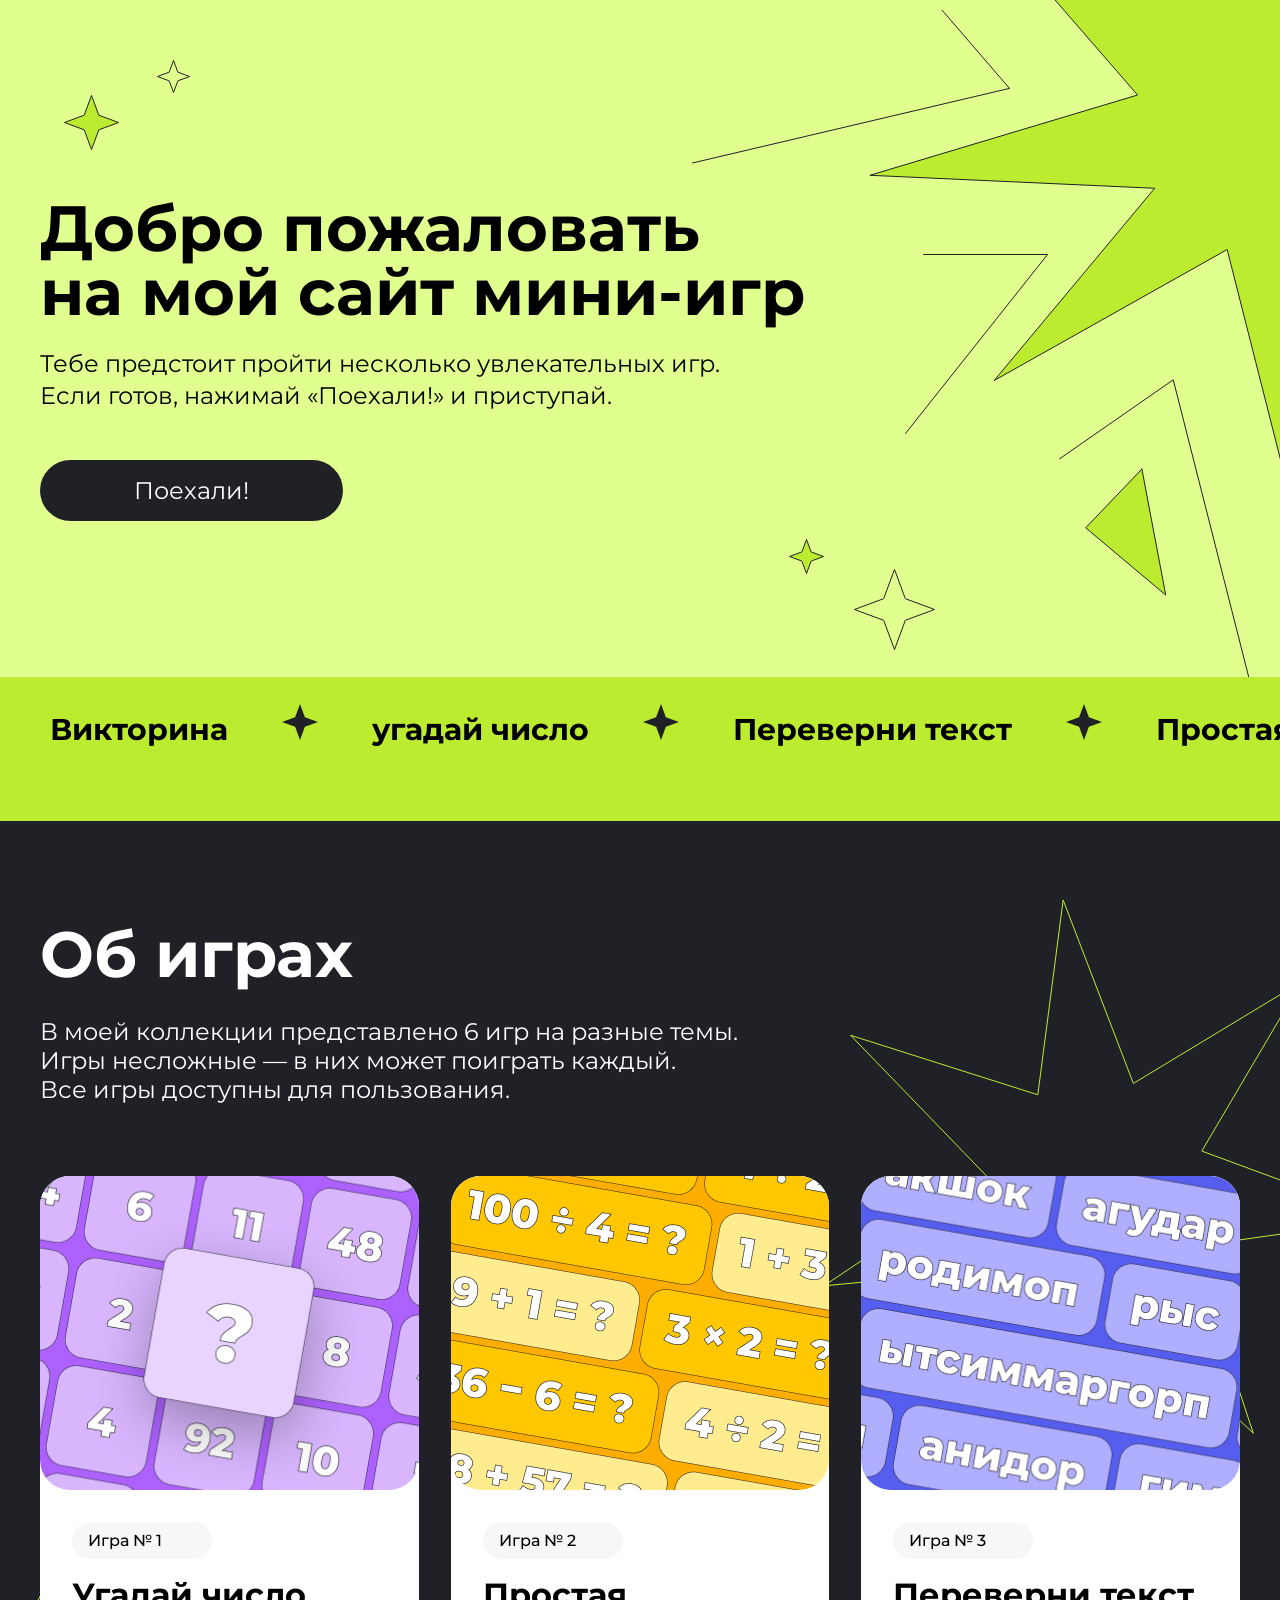
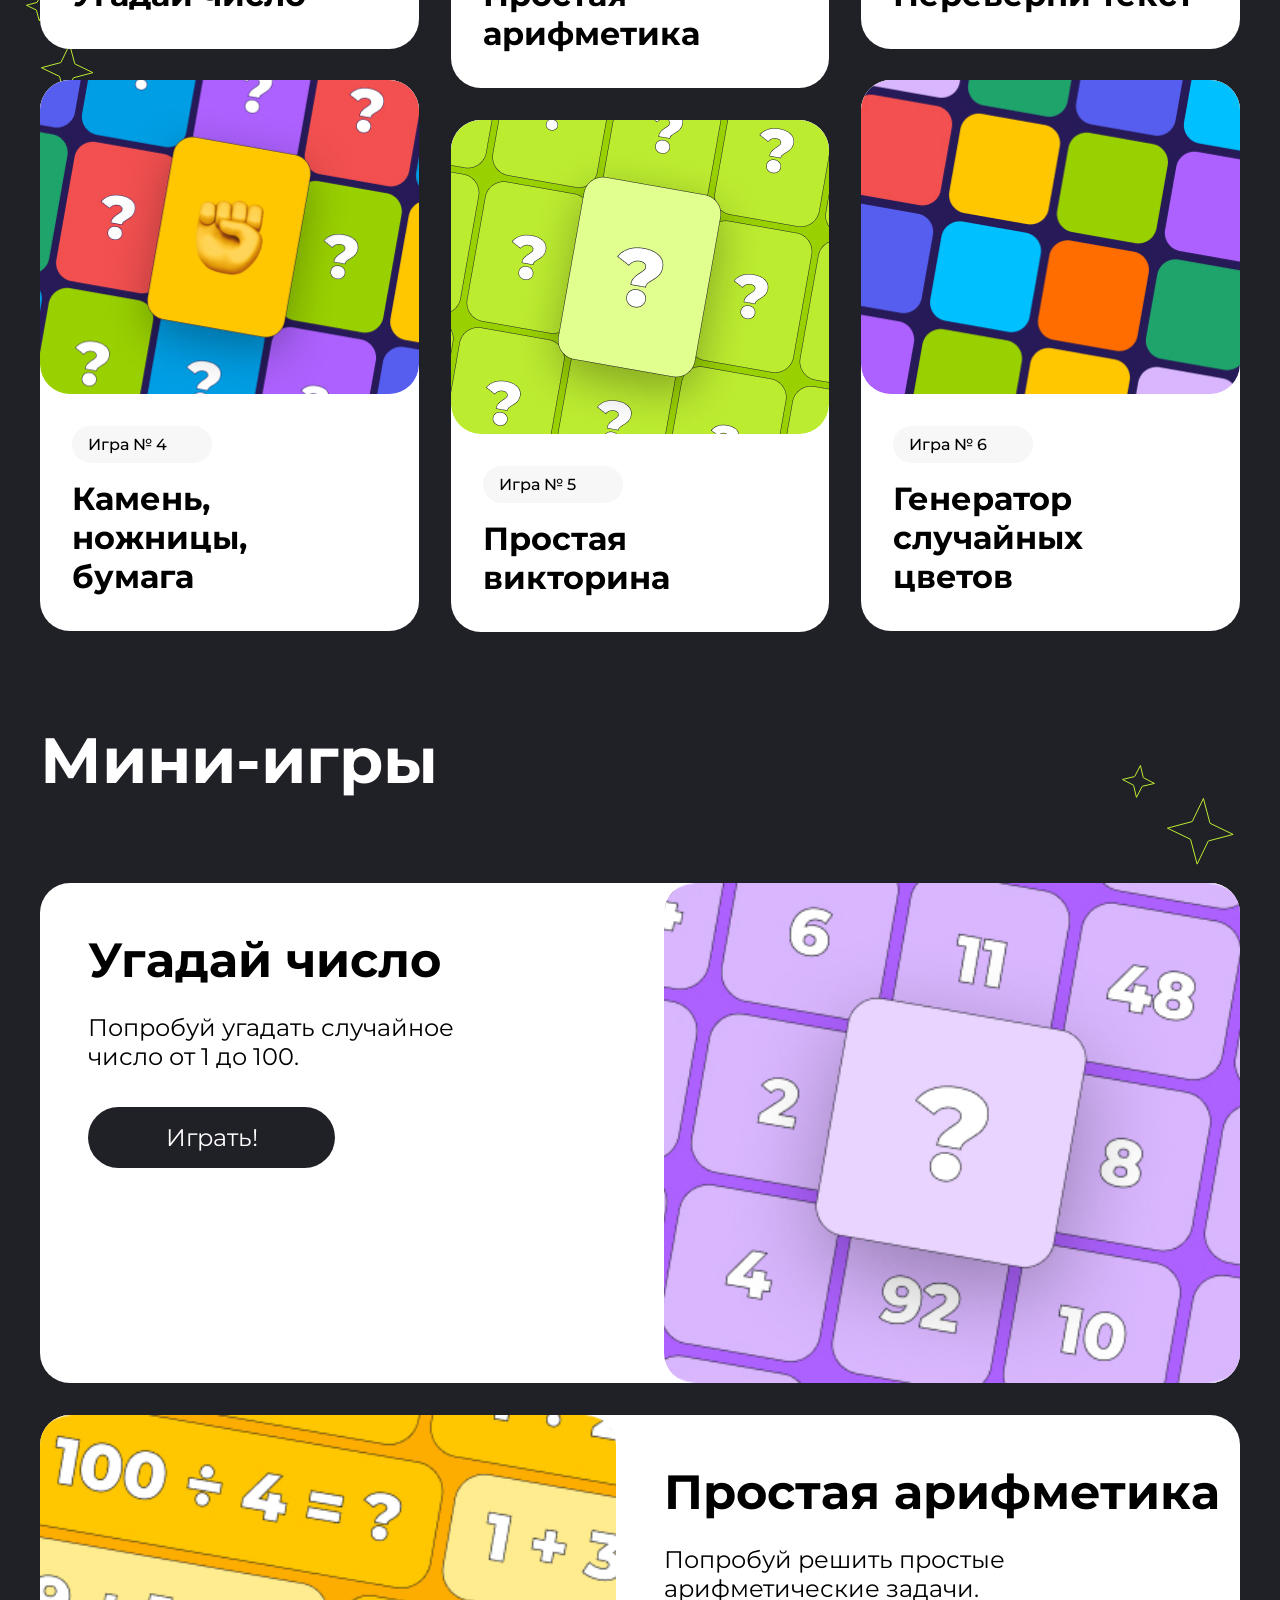
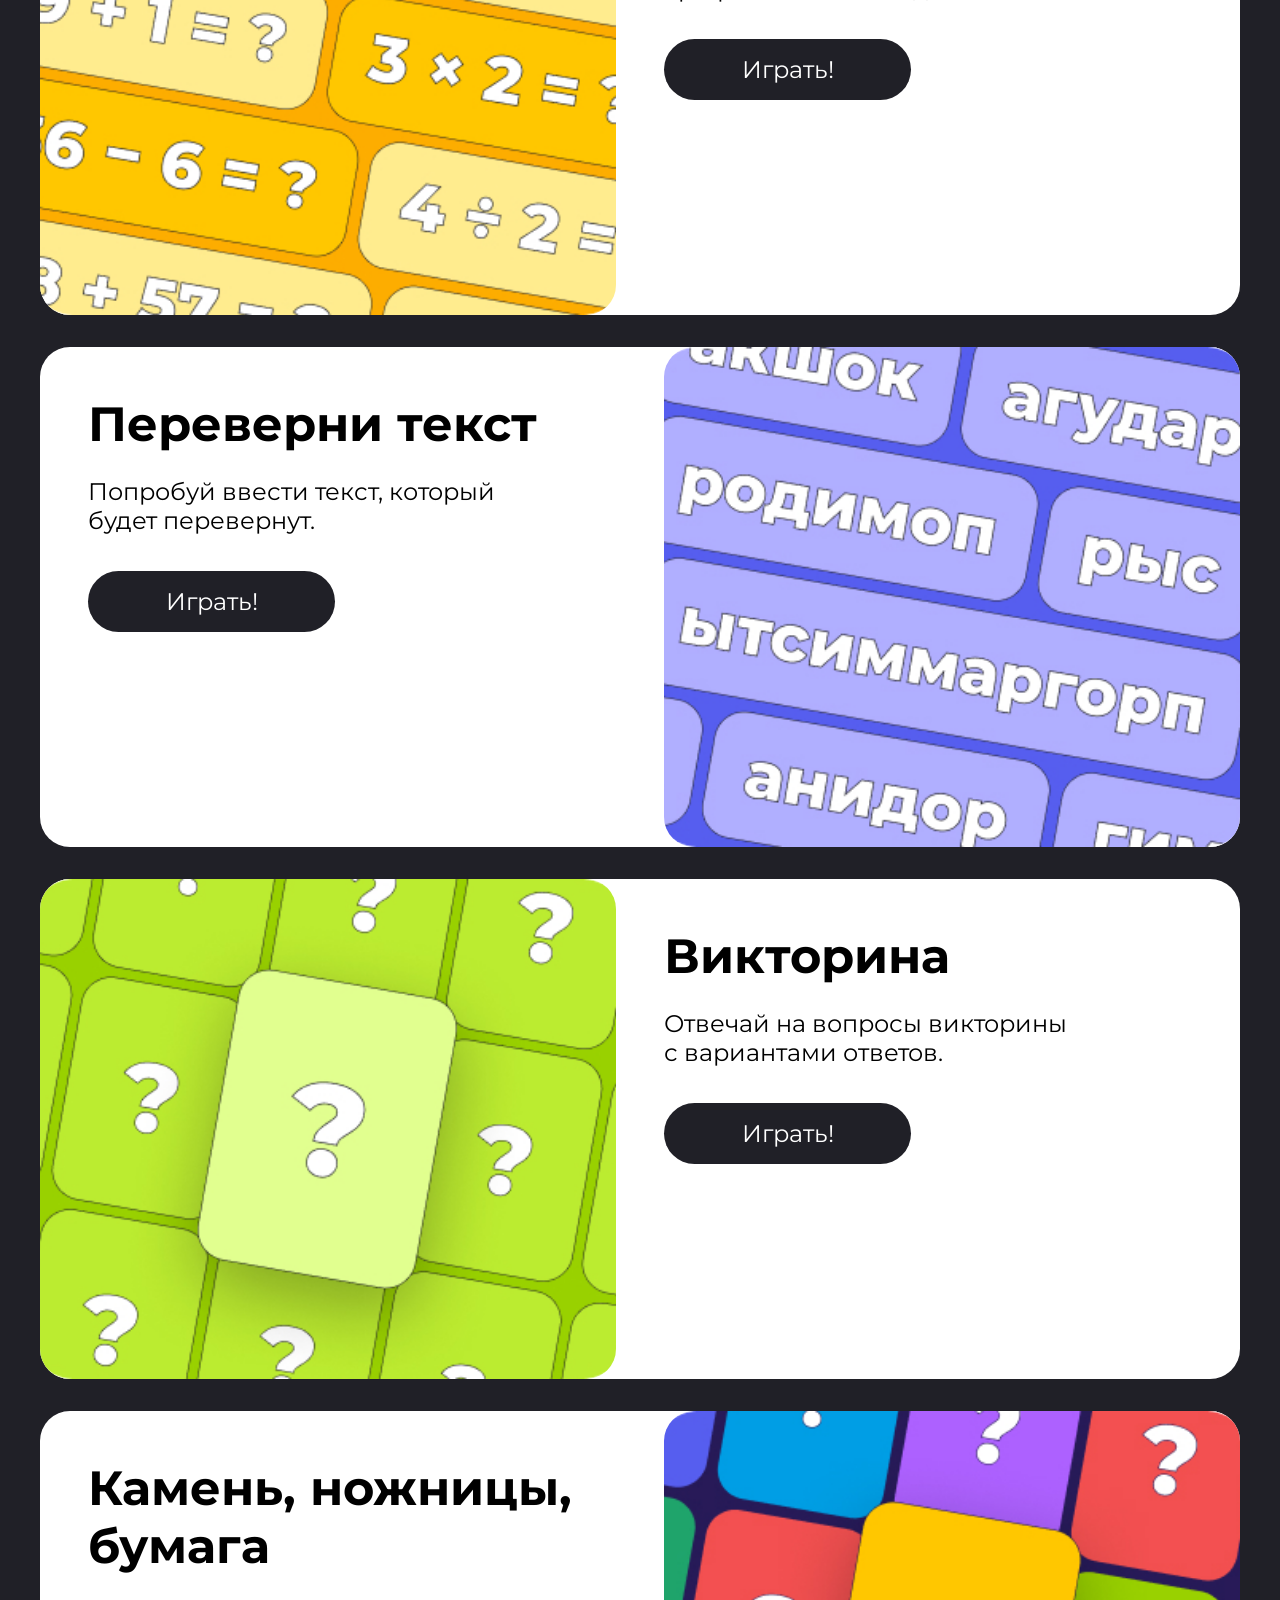
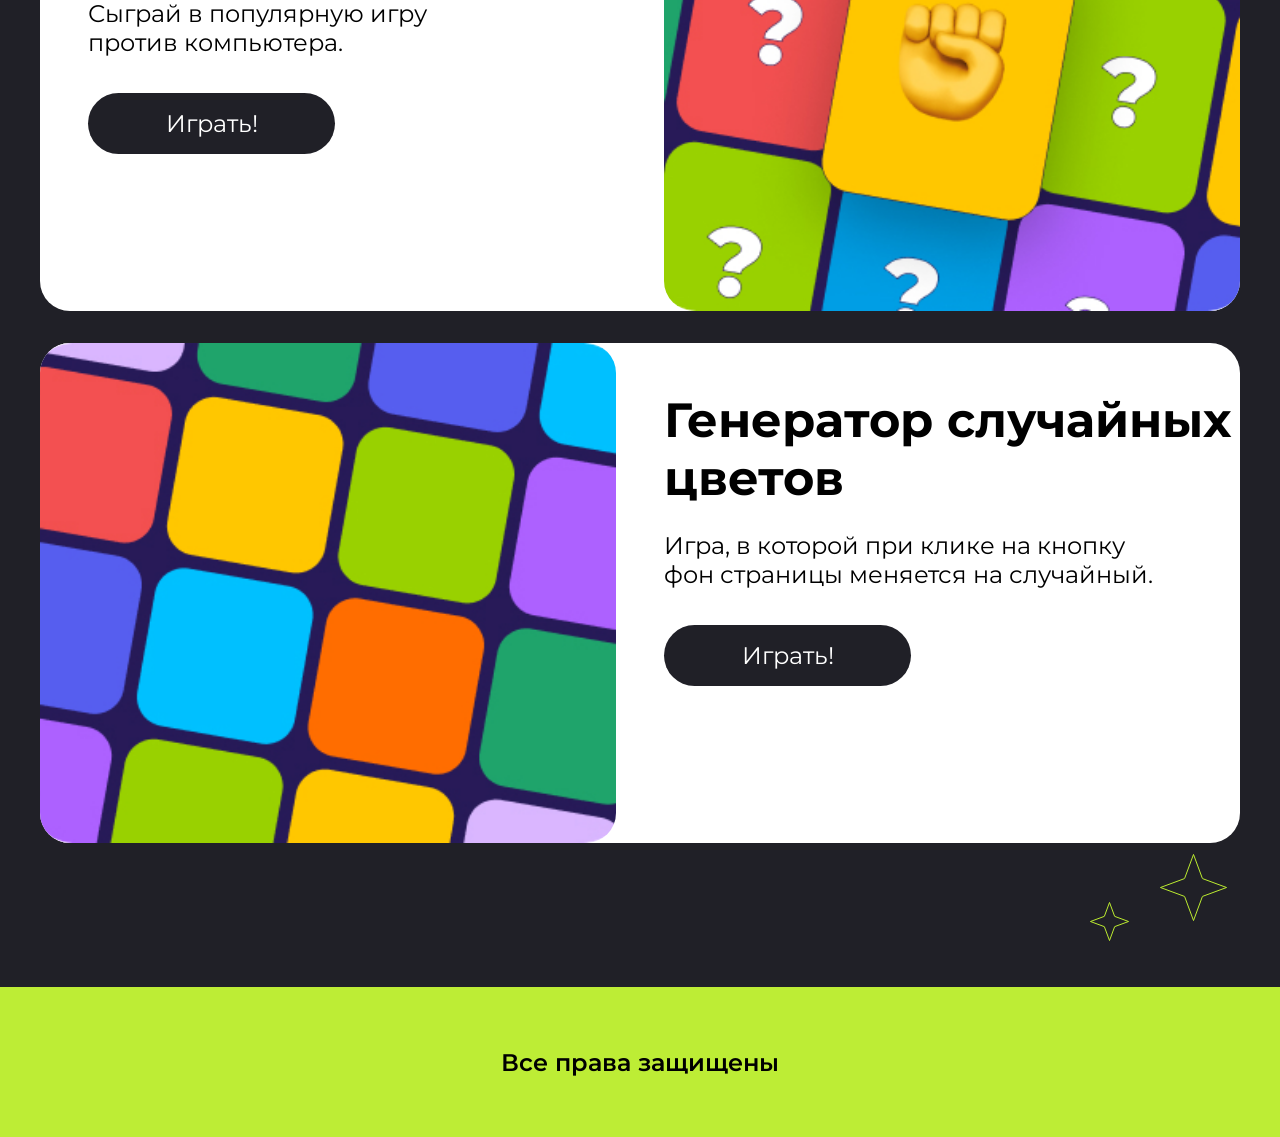
==== index.html @ a9cebc23 "Первый коммит новой ветки" ====
<!DOCTYPE html>
<html lang="en">
<head>
    <meta charset="UTF-8">
    <meta name="viewport" content="width=device-width, initial-scale=1.0">
   <title>Document</title>
  <link rel="preconnect" href="https://fonts.googleapis.com">
<link rel="preconnect" href="https://fonts.gstatic.com" crossorigin>
<link href="https://fonts.googleapis.com/css2?family=Montserrat:ital,wght@0,100..900;1,100..900&display=swap" rel="stylesheet">
   <link rel="stylesheet" href="style.css">
</head>
<body>
  <header class="header center">
    <svg class="header-vector-big" width="413" height="528" viewBox="0 0 413 528" fill="none" xmlns="http://www.w3.org/2000/svg">
<path d="M533.96 48.4061C543.388 51.031 805.793 161.965 805.793 161.965L527.388 191.848L703.271 417.66L455.314 263.412L430.049 524.856L360.161 249.531L127.215 380.493L287.683 188.266L2.90706 175.289L270.58 95.0267L71.6813 -134.041L351.313 -2.49639L415.308 -256.31L444.045 -1.9517L698.758 -177.398L533.96 48.4061Z" fill="#BCEC30" stroke="#202027" stroke-miterlimit="10" stroke-linecap="round"/>
</svg>
<svg class="header-vector-mini1" width="319" height="154" viewBox="0 0 319 154" fill="none" xmlns="http://www.w3.org/2000/svg">
<path d="M241.293 -10L317.5 78.3799L0.5 153" stroke="#202027" stroke-linecap="round"/>
</svg>
<svg class="header-vector-mini2" width="144" height="180" viewBox="0 0 144 180" fill="none" xmlns="http://www.w3.org/2000/svg">
<path d="M18.5824 0.5H142.5L0.5 179.5" stroke="#202027" stroke-linecap="round"/>
</svg>
<svg class="header-vector-mini3" width="216" height="420" viewBox="0 0 216 420" fill="none" xmlns="http://www.w3.org/2000/svg">
<path d="M0.5 79.8677L114.26 0.822235L220.382 418.822" stroke="#202027" stroke-linecap="round"/>
</svg>
<svg class="header-vector-big2" width="82" height="129" viewBox="0 0 82 129" fill="none" xmlns="http://www.w3.org/2000/svg">
<path d="M56.8884 1.04858L0.729492 59.8133L80.7295 127.049L56.8884 1.04858Z" fill="#BCEC30" stroke="#202027" stroke-linecap="round"/>
</svg>
<svg class="header-vector-ministar" width="83" height="83" viewBox="0 0 83 83" fill="none" xmlns="http://www.w3.org/2000/svg">
<path d="M52.2402 30.4648L52.3193 30.6807L52.5352 30.7598L81.5586 41.5L52.5352 52.2402L52.3193 52.3193L52.2402 52.5352L41.5 81.5586L30.7598 52.5352L30.6807 52.3193L30.4648 52.2402L1.44043 41.5L30.4648 30.7598L30.6807 30.6807L30.7598 30.4648L41.5 1.44043L52.2402 30.4648Z" stroke="#202027"/>
</svg>
<svg class="header-vector-colorstar" width="37" height="37" viewBox="0 0 37 37" fill="none" xmlns="http://www.w3.org/2000/svg">
<path d="M23.0273 13.6768L23.1074 13.8926L23.3232 13.9727L35.5586 18.5L23.3232 23.0273L23.1074 23.1074L23.0273 23.3232L18.5 35.5586L13.9727 23.3232L13.8926 23.1074L13.6768 23.0273L1.44043 18.5L13.6768 13.9727L13.8926 13.8926L13.9727 13.6768L18.5 1.44043L23.0273 13.6768Z" fill="#BCEC30" stroke="#202027"/>
</svg>
<svg class="header-vector-topcolor" width="57" height="57" viewBox="0 0 57 57" fill="none" xmlns="http://www.w3.org/2000/svg">
<path d="M35.7285 20.9756L35.8086 21.1914L36.0244 21.2715L55.5586 28.5L36.0244 35.7285L35.8086 35.8086L35.7285 36.0244L28.5 55.5586L21.2715 36.0244L21.1914 35.8086L20.9756 35.7285L1.44043 28.5L20.9756 21.2715L21.1914 21.1914L21.2715 20.9756L28.5 1.44043L35.7285 20.9756Z" fill="#BCEC30" stroke="#202027"/>
</svg>
<svg class="header-vector-topmini" width="35" height="35" viewBox="0 0 35 35" fill="none" xmlns="http://www.w3.org/2000/svg">
<path d="M21.7578 12.9473L21.8379 13.1621L22.0527 13.2422L33.5586 17.5L22.0527 21.7578L21.8379 21.8379L21.7578 22.0527L17.5 33.5586L13.2422 22.0527L13.1621 21.8379L12.9473 21.7578L1.44043 17.5L12.9473 13.2422L13.1621 13.1621L13.2422 12.9473L17.5 1.44043L21.7578 12.9473Z" stroke="#202027"/>
</svg>
<div class="header-tipe">
    <h1 class="header-tipe-top">Добро пожаловать<br>на мой сайт мини-игр</h1>
    <h2 class="header-tipe-mini">Тебе предстоит пройти несколько увлекательных игр.<br>Если готов,&nbsp;нажимай «Поехали!» и приступай.</h2>
    <a href="#game-link" class="header-button">Поехали!</a>
    </div>
    <div class="header-animation">
        <div class="header-animation-text">
            <div class-="header-animation_track">
<span class="track-span">Викторина</span> <svg width="36" height="36" viewBox="0 0 36 36" fill="none" xmlns="http://www.w3.org/2000/svg">
<path d="M18 0L22.8616 13.1384L36 18L22.8616 22.8616L18 36L13.1384 22.8616L0 18L13.1384 13.1384L18 0Z" fill="#202027"/>
</svg> <span class="track-span">угадай число</span> <svg width="36" height="36" viewBox="0 0 36 36" fill="none" xmlns="http://www.w3.org/2000/svg">
<path d="M18 0L22.8616 13.1384L36 18L22.8616 22.8616L18 36L13.1384 22.8616L0 18L13.1384 13.1384L18 0Z" fill="#202027"/>
</svg> <span class="track-span">Переверни текст</span> <svg width="36" height="36" viewBox="0 0 36 36" fill="none" xmlns="http://www.w3.org/2000/svg">
<path d="M18 0L22.8616 13.1384L36 18L22.8616 22.8616L18 36L13.1384 22.8616L0 18L13.1384 13.1384L18 0Z" fill="#202027"/>
</svg> <span class="track-span">Простая арифметика</span> <svg width="36" height="36" viewBox="0 0 36 36" fill="none" xmlns="http://www.w3.org/2000/svg">
<path d="M18 0L22.8616 13.1384L36 18L22.8616 22.8616L18 36L13.1384 22.8616L0 18L13.1384 13.1384L18 0Z" fill="#202027"/>
</svg> <span class="track-span">Камень, ножницы, бумага</span> <svg width="36" height="36" viewBox="0 0 36 36" fill="none" xmlns="http://www.w3.org/2000/svg">
<path d="M18 0L22.8616 13.1384L36 18L22.8616 22.8616L18 36L13.1384 22.8616L0 18L13.1384 13.1384L18 0Z" fill="#202027"/>
</svg> <span class="track-span">Генератор случайных цветов</span> <svg width="36" height="36" viewBox="0 0 36 36" fill="none" xmlns="http://www.w3.org/2000/svg">
<path d="M18 0L22.8616 13.1384L36 18L22.8616 22.8616L18 36L13.1384 22.8616L0 18L13.1384 13.1384L18 0Z" fill="#202027"/>
</svg>
</div>
 <div class-="header-animation_track" aria-hidden="true">
<span class="track-span">Викторина</span> <svg width="36" height="36" viewBox="0 0 36 36" fill="none" xmlns="http://www.w3.org/2000/svg">
<path d="M18 0L22.8616 13.1384L36 18L22.8616 22.8616L18 36L13.1384 22.8616L0 18L13.1384 13.1384L18 0Z" fill="#202027"/>
</svg> <span class="track-span">угадай число</span> <svg width="36" height="36" viewBox="0 0 36 36" fill="none" xmlns="http://www.w3.org/2000/svg">
<path d="M18 0L22.8616 13.1384L36 18L22.8616 22.8616L18 36L13.1384 22.8616L0 18L13.1384 13.1384L18 0Z" fill="#202027"/>
</svg> <span class="track-span">Переверни текст</span> <svg width="36" height="36" viewBox="0 0 36 36" fill="none" xmlns="http://www.w3.org/2000/svg">
<path d="M18 0L22.8616 13.1384L36 18L22.8616 22.8616L18 36L13.1384 22.8616L0 18L13.1384 13.1384L18 0Z" fill="#202027"/>
</svg> <span clas="track-span">Простая арифметика</span> <svg width="36" height="36" viewBox="0 0 36 36" fill="none" xmlns="http://www.w3.org/2000/svg">
<path d="M18 0L22.8616 13.1384L36 18L22.8616 22.8616L18 36L13.1384 22.8616L0 18L13.1384 13.1384L18 0Z" fill="#202027"/>
</svg> <span class="track-span">Камень, ножницы, бумага</span> <svg width="36" height="36" viewBox="0 0 36 36" fill="none" xmlns="http://www.w3.org/2000/svg">
<path d="M18 0L22.8616 13.1384L36 18L22.8616 22.8616L18 36L13.1384 22.8616L0 18L13.1384 13.1384L18 0Z" fill="#202027"/>
</svg> <span class="track-span">Генератор случайных цветов</span> <svg width="36" height="36" viewBox="0 0 36 36" fill="none" xmlns="http://www.w3.org/2000/svg">
<path d="M18 0L22.8616 13.1384L36 18L22.8616 22.8616L18 36L13.1384 22.8616L0 18L13.1384 13.1384L18 0Z" fill="#202027"/>
</svg>
</div>
        </div>
    </div>
</header>
<section class="game center" id="game-link">
    <h1 class="game-tipe">Об играх</h1>
    <h2 class="game-description">
        В моей коллекции представлено 6 игр на разные темы.<br>Игры несложные — в них может поиграть каждый.<br>
Все игры доступны для пользования.
    </h2>
    <svg class="game-vector-big" width="458" height="567" viewBox="0 0 458 567" fill="none" xmlns="http://www.w3.org/2000/svg">
<path d="M311.161 184.877L311.375 185.435L311.886 185.126L479.433 83.8167L380.124 252.557L379.822 253.073L380.382 253.28L564.052 321.108L370.208 348.674L369.616 348.758L369.804 349.326L431.289 535.215L288.879 400.849L288.444 400.439L288.117 400.94L181.119 564.91L197.378 369.793L197.429 369.197L196.833 369.254L1.92162 387.833L164.61 278.892L165.107 278.56L164.691 278.129L28.6394 137.326L215.247 196.597L215.817 196.778L215.894 196.186L241.151 2.02592L311.161 184.877Z" stroke="#BCEC30"/>
</svg>
<svg class="game-vector-mini1" width="55" height="55" viewBox="0 0 55 55" fill="none" xmlns="http://www.w3.org/2000/svg">
<path d="M34.7319 20.6643L34.7912 20.8867L34.9985 20.986L52.916 29.6302L33.6877 34.7322L33.4652 34.7914L33.365 34.9987L24.7208 52.9162L19.6188 33.6878L19.5605 33.4655L19.3533 33.3653L1.43475 24.7209L20.6641 19.619L20.8865 19.5608L20.9857 19.3534L29.63 1.43493L34.7319 20.6643Z" stroke="#BCEC30"/>
</svg>
<svg class="game-vector-mini2" width="32" height="32" viewBox="0 0 32 32" fill="none" xmlns="http://www.w3.org/2000/svg">
<path d="M19.7299 11.9161L19.7892 12.1375L19.9965 12.2377L29.7633 16.9489L19.282 19.7301L19.0596 19.7894L18.9593 19.9966L14.2472 29.7633L11.467 19.2821L11.4077 19.0597L11.2015 18.9596L1.43379 14.2474L11.9159 11.4672L12.1374 11.4079L12.2375 11.2016L16.9487 1.43382L19.7299 11.9161Z" stroke="#BCEC30"/>
</svg>

    <div class="game-more">
 <a href="#game-one_link" class="game-more__one">
<div class="game-more__one-image"></div>
<h3 class="game-more__one-text">Игра № 1</h3>
<h4 class="game-more__one-name">Угадай число</h4>
</a>
<a href="#game-two_link" class="game-more__two">
    <div class="game-more__two-image"></div>
<h3 class="game-more__two-text">Игра № 2</h3>
<h4 class="game-more__two-name">Простая арифметика</h4>
</a>
<a href="#game-three_link" class="game-more__three">
    <div class="game-more__three-image"></div>
<h3 class="game-more__three-text">Игра № 3</h3>
<h4 class="game-more__three-name">Переверни текст</h4>
</a>
<a href="#game-four_link" class="game-more__four">
    <div class="game-more__four-image"></div>
<h3 class="game-more__four-text">Игра № 4</h3>
<h4 class="game-more__four-name">Камень,<br>ножницы,<br>бумага</h4>
</a>
<a href="#game-five_link" class="game-more__five">
    <div class="game-more__five-image"></div>
<h3 class="game-more__five-text">Игра № 5</h3>
<h4 class="game-more__five-name">Простая<br>викторина</h4>
</a>
<a href="#game-six_link" class="game-more__six">
    <div class="game-more__six-image"></div>
<h3 class="game-more__six-text">Игра № 6</h3>
<h4 class="game-more__six-name">Генератор случайных<br>цветов</h4>
</a>
    </div>
</section>
<section class="mini-game center">
<svg class="mini-game-vector1" width="69" height="69" viewBox="0 0 69 69" fill="none" xmlns="http://www.w3.org/2000/svg">
<path d="M43.9327 26.0287L43.991 26.251L44.1982 26.3512L67.1165 37.4068L42.5217 43.9326L42.2993 43.9909L42.2001 44.1982L31.1435 67.1164L24.6187 42.5216L24.5595 42.2992L24.3522 42.2L1.434 31.1434L26.0287 24.6186L26.2512 24.5593L26.3514 24.3521L37.407 1.43385L43.9327 26.0287Z" stroke="#BCEC30"/>
</svg>
<svg class="mini-game-vector2" width="35" height="35" viewBox="0 0 35 35" fill="none" xmlns="http://www.w3.org/2000/svg">
<path d="M22.2469 13.4283L22.2998 13.6524L22.5041 13.7585L33.446 19.4276L21.4491 22.2469L21.2251 22.2997L21.119 22.504L15.4488 33.4458L12.6306 21.449L12.5777 21.225L12.3734 21.1189L1.43062 15.4486L13.4284 12.6305L13.6524 12.5776L13.7585 12.3734L19.4278 1.43043L22.2469 13.4283Z" stroke="#BCEC30"/>
</svg>
<svg class="mini-game-vector3" width="69" height="69" viewBox="0 0 69 69" fill="none" xmlns="http://www.w3.org/2000/svg">
<path d="M43.3496 25.3555L43.4287 25.5713L43.6445 25.6504L67.5586 34.5L43.6445 43.3496L43.4287 43.4287L43.3496 43.6445L34.5 67.5586L25.6504 43.6445L25.5713 43.4287L25.3555 43.3496L1.44043 34.5L25.3555 25.6504L25.5713 25.5713L25.6504 25.3555L34.5 1.44043L43.3496 25.3555Z" stroke="#BCEC30"/>
</svg>
<svg class="mini-game-vector4" width="41" height="41" viewBox="0 0 41 41" fill="none" xmlns="http://www.w3.org/2000/svg">
<path d="M25.5684 15.1367L25.6475 15.3525L25.8633 15.4316L39.5586 20.5L25.8633 25.5684L25.6475 25.6475L25.5684 25.8633L20.5 39.5586L15.4316 25.8633L15.3525 25.6475L15.1367 25.5684L1.44043 20.5L15.1367 15.4316L15.3525 15.3525L15.4316 15.1367L20.5 1.44043L25.5684 15.1367Z" stroke="#BCEC30"/>
</svg>

    <h1 class="mini-game-top">Мини-игры</h1>
    
    <div class="mini-game-one" id="game-one_link">
        <div class="mini-game-one-text">
            <h1 class="mini-game__name">Угадай число</h1>
            <h2 class="mini-game__description">Попробуй угадать случайное<br>число от 1 до 100.</h2>
            <button class="mini-game__button">Играть!</button>
        </div>
        <div class="mini-game-one-picture"></div>
    </div>
    <div class="mini-game-two" id="game-two_link">
        <div class="mini-game-two-text">
               <h1 class="mini-game__name">Простая арифметика</h1>
            <h2 class="mini-game__description">Попробуй решить простые арифметические задачи.</h2>
            <button class="mini-game__button">Играть!</button>
        </div>
        <div class="mini-game-two-picture"></div>
    </div>
    <div class="mini-game-three" id="game-three_link">
        <div class="mini-game-three-text">
               <h1 class="mini-game__name">Переверни текст</h1>
            <h2 class="mini-game__description">Попробуй ввести текст, который<br>будет перевернут.</h2>
            <button class="mini-game__button">Играть!</button>
        </div>
        <div class="mini-game-three-picture"></div>
    </div>
    <div class="mini-game-four" id="game-five_link">
        <div class="mini-game-four-text">
               <h1 class="mini-game__name">Викторина</h1>
            <h2 class="mini-game__description">Отвечай на вопросы викторины<br>с вариантами ответов.</h2>
            <button class="mini-game__button">Играть!</button>
        </div>
        <div class="mini-game-four-picture"></div>
    </div>
    <div class="mini-game-five "id="game-four_link">
        <div class="mini-game-five-text">
               <h1 class="mini-game__name">Камень, ножницы, бумага</h1>
               <h2 class="mini-game__description">Сыграй в популярную игру<br>против компьютера.</h2>
            <button class="mini-game__button">Играть!</button>
        </div>
        <div class="mini-game-five-picture"></div>
    </div>
    <div class="mini-game-six" id="game-six_link">
        <div class="mini-game-six-text">
               <h1 class="mini-game__name">Генератор случайных цветов</h1>
            <h2 class="mini-game__description">Игра, в которой при клике на кнопку фон страницы меняется на случайный.</h2>
            <button class="mini-game__button">Играть!</button>
        </div>
        <div class="mini-game-six-picture"></div>
    </div>
</section>
<footer class="game-footer">
    <h1 class="game-footer-tipe">Все права защищены</h1>
</footer>

</body>
</html>
---- style.css ----
@charset "UTF-8";
* {
  margin: 0;
  padding: 0;
}

.center {
  padding-left: calc(50% - 600px);
  padding-right: calc(50% - 600px);
}

.header {
  background-color: #E1FF8F;
}

body {
  font-family: "Montserrat", sans-serif;
}

html {
  scroll-behavior: smooth;
}

a {
  text-decoration: none;
  color: black;
}

.header-tipe {
  width: 769px;
  padding-top: 196px;
  display: flex;
  flex-direction: column;
  gap: 24px;
}

/*фоновые векторы*/
.header-vector-big {
  position: absolute;
  top: 0;
  right: 0;
  z-index: 1;
}

.header-vector-mini1 {
  position: absolute;
  top: 10px;
  right: 269px;
}

.header-vector-mini2 {
  position: absolute;
  top: 254px;
  right: 231px;
}

.header-vector-mini3 {
  position: absolute;
  top: 379px;
  right: 5px;
}

.header-vector-big2 {
  position: absolute;
  top: 468px;
  right: 113px;
}

.header-vector-ministar {
  position: absolute;
  top: 568px;
  right: 344px;
}

.header-vector-colorstar {
  position: absolute;
  top: 538px;
  right: 455px;
}

.header-vector-topcolor {
  position: absolute;
  top: 94px;
  left: 63px;
}

.header-vector-topmini {
  position: absolute;
  top: 59px;
  left: 156px;
}

.header-tipe-top {
  font-weight: 700;
  font-size: 64px;
  line-height: 100%;
}

.header-tipe-mini {
  width: 720px;
  font-weight: 400;
  font-size: 24px;
  line-height: 32px;
}

.header-button {
  margin-top: 24px;
  width: 247px;
  display: flex;
  flex-direction: column;
  align-items: center;
  border-radius: 60px;
  border: none;
  padding: 16px 28px 16px 28px;
  font-size: 24px;
  background-color: #202027;
  color: white;
  cursor: pointer;
  transition: all 0.3s ease;
}
.header-button:hover {
  color: black;
  background-color: white;
  border: 2px solid black;
}

.header-animation {
  height: 90px;
  width: 100vw;
  margin-left: calc(50% - 50vw);
  background-color: #BCEC30;
  margin-top: 156px;
  overflow: hidden;
  padding: 27px 0;
  z-index: 2;
  position: relative;
}

.header-animation-text {
  display: flex;
  width: -moz-max-content;
  width: max-content;
  animation: ticker-scroll 30s linear infinite;
}

.track-span {
  font-size: 30px;
  font-weight: 700;
  padding-right: 50px;
  padding-left: 50px;
}

.header-animation_track {
  display: flex;
  justify-content: center;
  align-items: center;
}

@keyframes ticker-scroll {
  from {
    transform: translateX(0);
  }
  to {
    transform: translatex(-50%);
  }
}
.game {
  background-color: #202027;
  position: relative;
}

/*фоновые векторы*/
.game-vector-big {
  position: absolute;
  top: 77px;
  right: 0;
  z-index: 1;
}

.game-vector-mini1 {
  position: absolute;
  left: 40px;
  top: 822px;
}

.game-vector-mini2 {
  position: absolute;
  left: 25px;
  top: 770px;
}

.game-tipe {
  color: white;
  font-size: 64px;
  font-weight: 700;
  padding-top: 94px;
}

.game-description {
  color: white;
  font-size: 24px;
  font-weight: 400;
  width: 720px;
  margin-top: 24px;
}

.game-more {
  display: grid;
  grid-template-columns: repeat(12, 1fr);
  gap: 32px;
  margin-top: 72px;
  position: relative;
  z-index: 2;
}

.game-more__one {
  grid-column: span 4;
  box-sizing: border-box;
  height: 473px;
  background-color: white;
  border-radius: 30px;
  transition: transform 0.3s ease;
  cursor: pointer;
}
.game-more__one:hover {
  transform: scale(1.08);
  z-index: 2;
}
.game-more__one-image {
  box-sizing: border-box;
  border-radius: 30px;
  height: 314px;
  background-image: url("img/game-one.jpg");
  background-size: cover;
  background-position: center;
  background-repeat: no-repeat;
}
.game-more__one-text {
  display: inline block;
  width: 108px;
  background-color: #F7F7F7;
  border-radius: 52.58px;
  padding: 9px 16px;
  font-size: 16px;
  font-weight: 500;
  margin-left: 32px;
  margin-top: 32px;
}
.game-more__one-name {
  font-size: 32px;
  font-weight: 700;
  padding-left: 32px;
  padding-top: 16px;
}

.game-more__two {
  grid-column: span 4;
  box-sizing: border-box;
  height: 512px;
  background-color: white;
  border-radius: 30px;
  transition: transform 0.3s ease;
  cursor: pointer;
}
.game-more__two:hover {
  transform: scale(1.08);
  z-index: 2;
}
.game-more__two-image {
  box-sizing: border-box;
  border-radius: 30px;
  height: 314px;
  background-image: url("img/game-two.jpg");
  background-size: cover;
  background-position: center;
  background-repeat: no-repeat;
}
.game-more__two-text {
  display: inline block;
  width: 108px;
  background-color: #F7F7F7;
  border-radius: 52.58px;
  padding: 9px 16px;
  font-size: 16px;
  font-weight: 500;
  margin-left: 32px;
  margin-top: 32px;
}
.game-more__two-name {
  font-size: 32px;
  font-weight: 700;
  padding-left: 32px;
  padding-top: 16px;
}

.game-more__three {
  grid-column: span 4;
  box-sizing: border-box;
  height: 473px;
  background-color: white;
  border-radius: 30px;
  transition: transform 0.3s ease;
  cursor: pointer;
}
.game-more__three:hover {
  transform: scale(1.08);
  z-index: 2;
}
.game-more__three-image {
  box-sizing: border-box;
  border-radius: 30px;
  height: 314px;
  background-image: url("img/game-three.jpg");
  background-size: cover;
  background-position: center;
  background-repeat: no-repeat;
}
.game-more__three-text {
  display: inline block;
  width: 108px;
  background-color: #F7F7F7;
  border-radius: 52.58px;
  padding: 9px 16px;
  font-size: 16px;
  font-weight: 500;
  margin-left: 32px;
  margin-top: 32px;
}
.game-more__three-name {
  font-size: 32px;
  font-weight: 700;
  padding-left: 32px;
  padding-top: 16px;
}

.game-more__four {
  grid-column: span 4;
  box-sizing: border-box;
  height: 551px;
  background-color: white;
  border-radius: 30px;
  position: relative;
  top: -40px;
  transition: transform 0.3s ease;
  cursor: pointer;
}
.game-more__four:hover {
  transform: scale(1.08);
  z-index: 2;
}
.game-more__four-image {
  box-sizing: border-box;
  border-radius: 30px;
  height: 314px;
  background-image: url("img/game-four.jpg");
  background-size: cover;
  background-position: center;
  background-repeat: no-repeat;
}
.game-more__four-text {
  display: inline block;
  width: 108px;
  background-color: #F7F7F7;
  border-radius: 52.58px;
  padding: 9px 16px;
  font-size: 16px;
  font-weight: 500;
  margin-left: 32px;
  margin-top: 32px;
}
.game-more__four-name {
  font-size: 32px;
  font-weight: 700;
  padding-left: 32px;
  padding-top: 16px;
}

.game-more__five {
  grid-column: span 4;
  box-sizing: border-box;
  height: 512px;
  background-color: white;
  border-radius: 30px;
  transition: transform 0.3s ease;
  cursor: pointer;
}
.game-more__five:hover {
  transform: scale(1.08);
  z-index: 2;
}
.game-more__five-image {
  box-sizing: border-box;
  border-radius: 30px;
  height: 314px;
  background-image: url("img/game-five.jpg");
  background-size: cover;
  background-position: center;
  background-repeat: no-repeat;
}
.game-more__five-text {
  display: inline block;
  width: 108px;
  background-color: #F7F7F7;
  border-radius: 52.58px;
  padding: 9px 16px;
  font-size: 16px;
  font-weight: 500;
  margin-left: 32px;
  margin-top: 32px;
}
.game-more__five-name {
  font-size: 32px;
  font-weight: 700;
  padding-left: 32px;
  padding-top: 16px;
}

.game-more__six {
  grid-column: span 4;
  box-sizing: border-box;
  height: 551px;
  background-color: white;
  border-radius: 30px;
  position: relative;
  top: -40px;
  transition: transform 0.3s ease;
  cursor: pointer;
}
.game-more__six:hover {
  transform: scale(1.08);
  z-index: 2;
}
.game-more__six-image {
  box-sizing: border-box;
  border-radius: 30px;
  height: 314px;
  background-image: url("img/game-six.jpg");
  background-size: cover;
  background-position: center;
  background-repeat: no-repeat;
}
.game-more__six-text {
  display: inline block;
  width: 108px;
  background-color: #F7F7F7;
  border-radius: 52.58px;
  padding: 9px 16px;
  font-size: 16px;
  font-weight: 500;
  margin-left: 32px;
  margin-top: 32px;
}
.game-more__six-name {
  font-size: 32px;
  font-weight: 700;
  padding-left: 32px;
  padding-top: 16px;
}

.game-footer {
  height: 150px;
  background-color: #BDED35;
  display: flex;
  justify-content: center;
  align-items: center;
}

.game-footer-tipe {
  font-size: 24px;
  font-weight: 600;
}

.mini-game {
  display: flex;
  flex-direction: column;
  gap: 32px;
  background-color: #202027;
  position: relative;
}

/*фоновые векторы*/
.mini-game-vector1 {
  position: absolute;
  top: 126px;
  right: 45px;
}

.mini-game-vector2 {
  position: absolute;
  top: 93px;
  right: 124px;
}

.mini-game-vector3 {
  position: absolute;
  right: 52px;
  bottom: 65px;
}

.mini-game-vector4 {
  position: absolute;
  right: 150px;
  bottom: 45px;
}

.mini-game-top {
  font-weight: 700;
  font-size: 64px;
  color: white;
  margin-top: 50px;
}

.mini-game-one {
  display: flex;
  justify-content: space-between;
  height: 500px;
  background-color: white;
  box-sizing: border-box;
  border-radius: 30px;
  cursor: pointer;
  margin-top: 52px;
}
.mini-game-one-picture {
  box-sizing: border-box;
  border-radius: 30px;
  width: 600px;
  background-image: url("img/game-one.jpg");
  background-size: cover;
  background-position: center;
  background-repeat: no-repeat;
}
.mini-game-one-text {
  width: 600px;
  padding-left: 48px;
}

.mini-game-two {
  display: flex;
  justify-content: space-between;
  height: 500px;
  background-color: white;
  box-sizing: border-box;
  border-radius: 30px;
  cursor: pointer;
}
.mini-game-two-picture {
  box-sizing: border-box;
  border-radius: 30px;
  width: 600px;
  background-image: url("img/game-two.jpg");
  background-size: cover;
  background-position: center;
  background-repeat: no-repeat;
  order: -1;
}
.mini-game-two-text {
  width: 600px;
  padding-left: 48px;
}

.mini-game-three {
  display: flex;
  justify-content: space-between;
  height: 500px;
  background-color: white;
  box-sizing: border-box;
  border-radius: 30px;
  cursor: pointer;
}
.mini-game-three-picture {
  box-sizing: border-box;
  border-radius: 30px;
  width: 600px;
  background-image: url("img/game-three.jpg");
  background-size: cover;
  background-position: center;
  background-repeat: no-repeat;
}
.mini-game-three-text {
  width: 600px;
  padding-left: 48px;
}

.mini-game-four {
  display: flex;
  justify-content: space-between;
  height: 500px;
  background-color: white;
  box-sizing: border-box;
  border-radius: 30px;
  cursor: pointer;
}
.mini-game-four-picture {
  box-sizing: border-box;
  border-radius: 30px;
  width: 600px;
  background-image: url("img/game-five.jpg");
  background-size: cover;
  background-position: center;
  background-repeat: no-repeat;
  order: -1;
}
.mini-game-four-text {
  width: 600px;
  padding-left: 48px;
}

.mini-game-five {
  display: flex;
  justify-content: space-between;
  height: 500px;
  background-color: white;
  box-sizing: border-box;
  border-radius: 30px;
  cursor: pointer;
}
.mini-game-five-picture {
  box-sizing: border-box;
  border-radius: 30px;
  width: 600px;
  background-image: url("img/game-four.jpg");
  background-size: cover;
  background-position: center;
  background-repeat: no-repeat;
}
.mini-game-five-text {
  width: 600px;
  padding-left: 48px;
}

.mini-game-six {
  display: flex;
  justify-content: space-between;
  height: 500px;
  background-color: white;
  box-sizing: border-box;
  border-radius: 30px;
  cursor: pointer;
  margin-bottom: 144px;
}
.mini-game-six-picture {
  box-sizing: border-box;
  border-radius: 30px;
  width: 600px;
  background-image: url("img/game-six.jpg");
  background-size: cover;
  background-position: center;
  background-repeat: no-repeat;
  order: -1;
}
.mini-game-six-text {
  width: 600px;
  padding-left: 48px;
}

.mini-game__name {
  font-size: 48px;
  font-weight: 700;
  padding-top: 48px;
}

.mini-game__description {
  font-size: 24px;
  font-weight: 400;
  padding-top: 24px;
  width: 497px;
}

.mini-game__button {
  margin-top: 36px;
  width: 247px;
  padding: 16px 75px;
  box-sizing: border-box;
  border-radius: 60px;
  border: none;
  background-color: #202027;
  font-family: "Montserrat";
  font-size: 24px;
  color: white;
  cursor: pointer;
  transition: all 0.3s ease;
}
.mini-game__button:hover {
  color: black;
  background-color: white;
  border: 2px solid black;
}/*# sourceMappingURL=style.css.map */
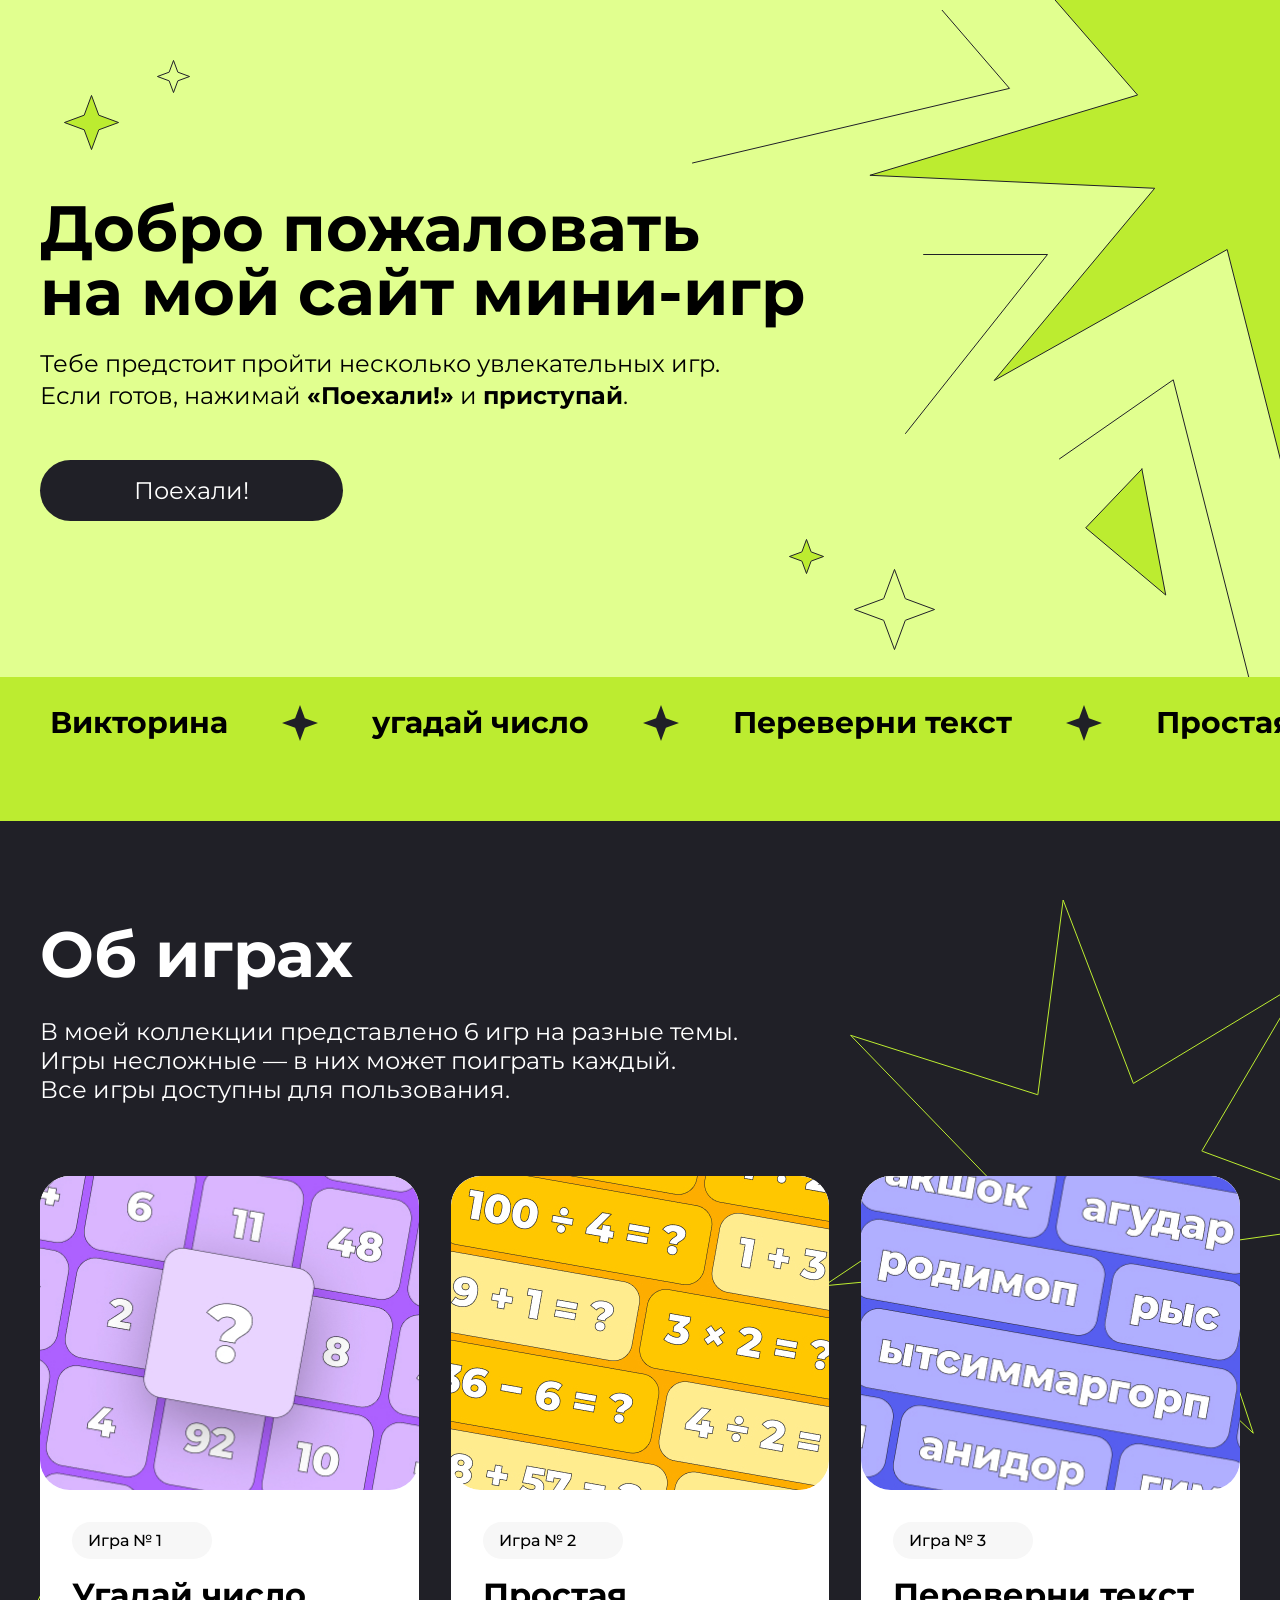
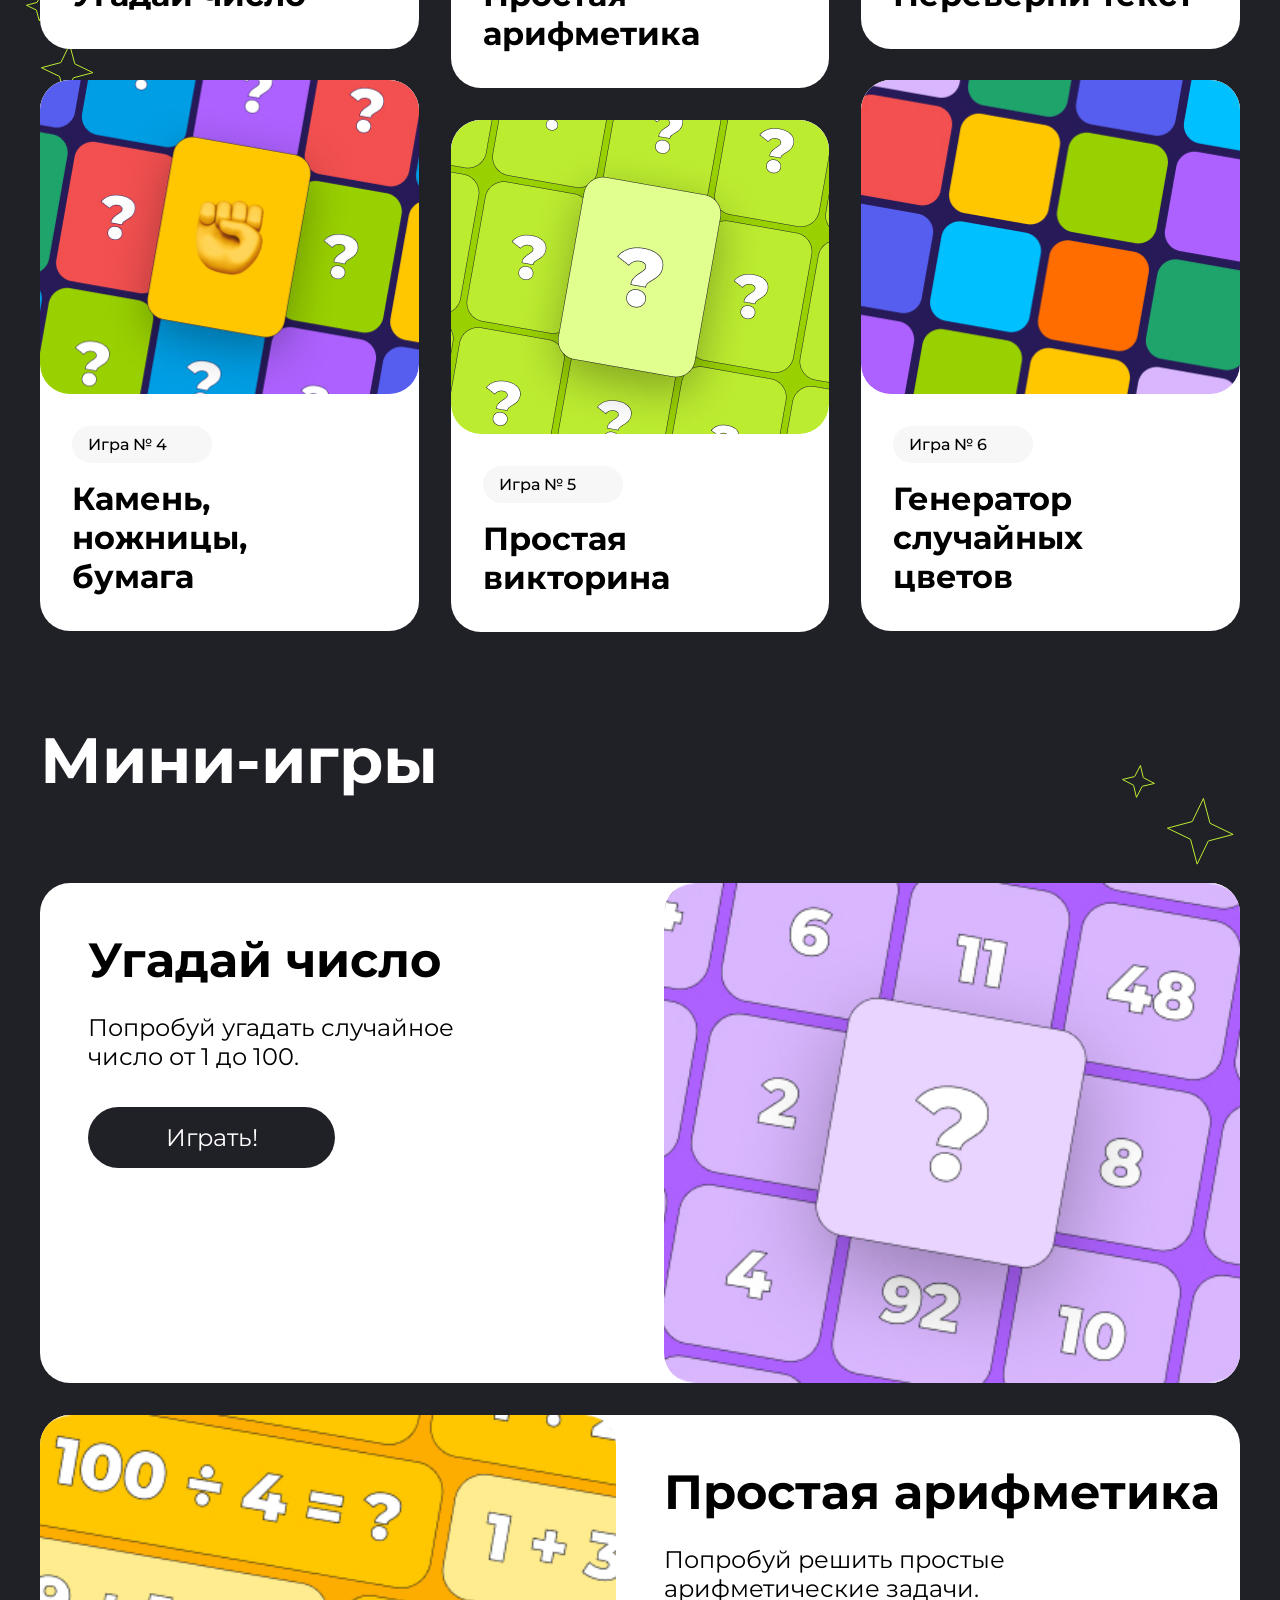
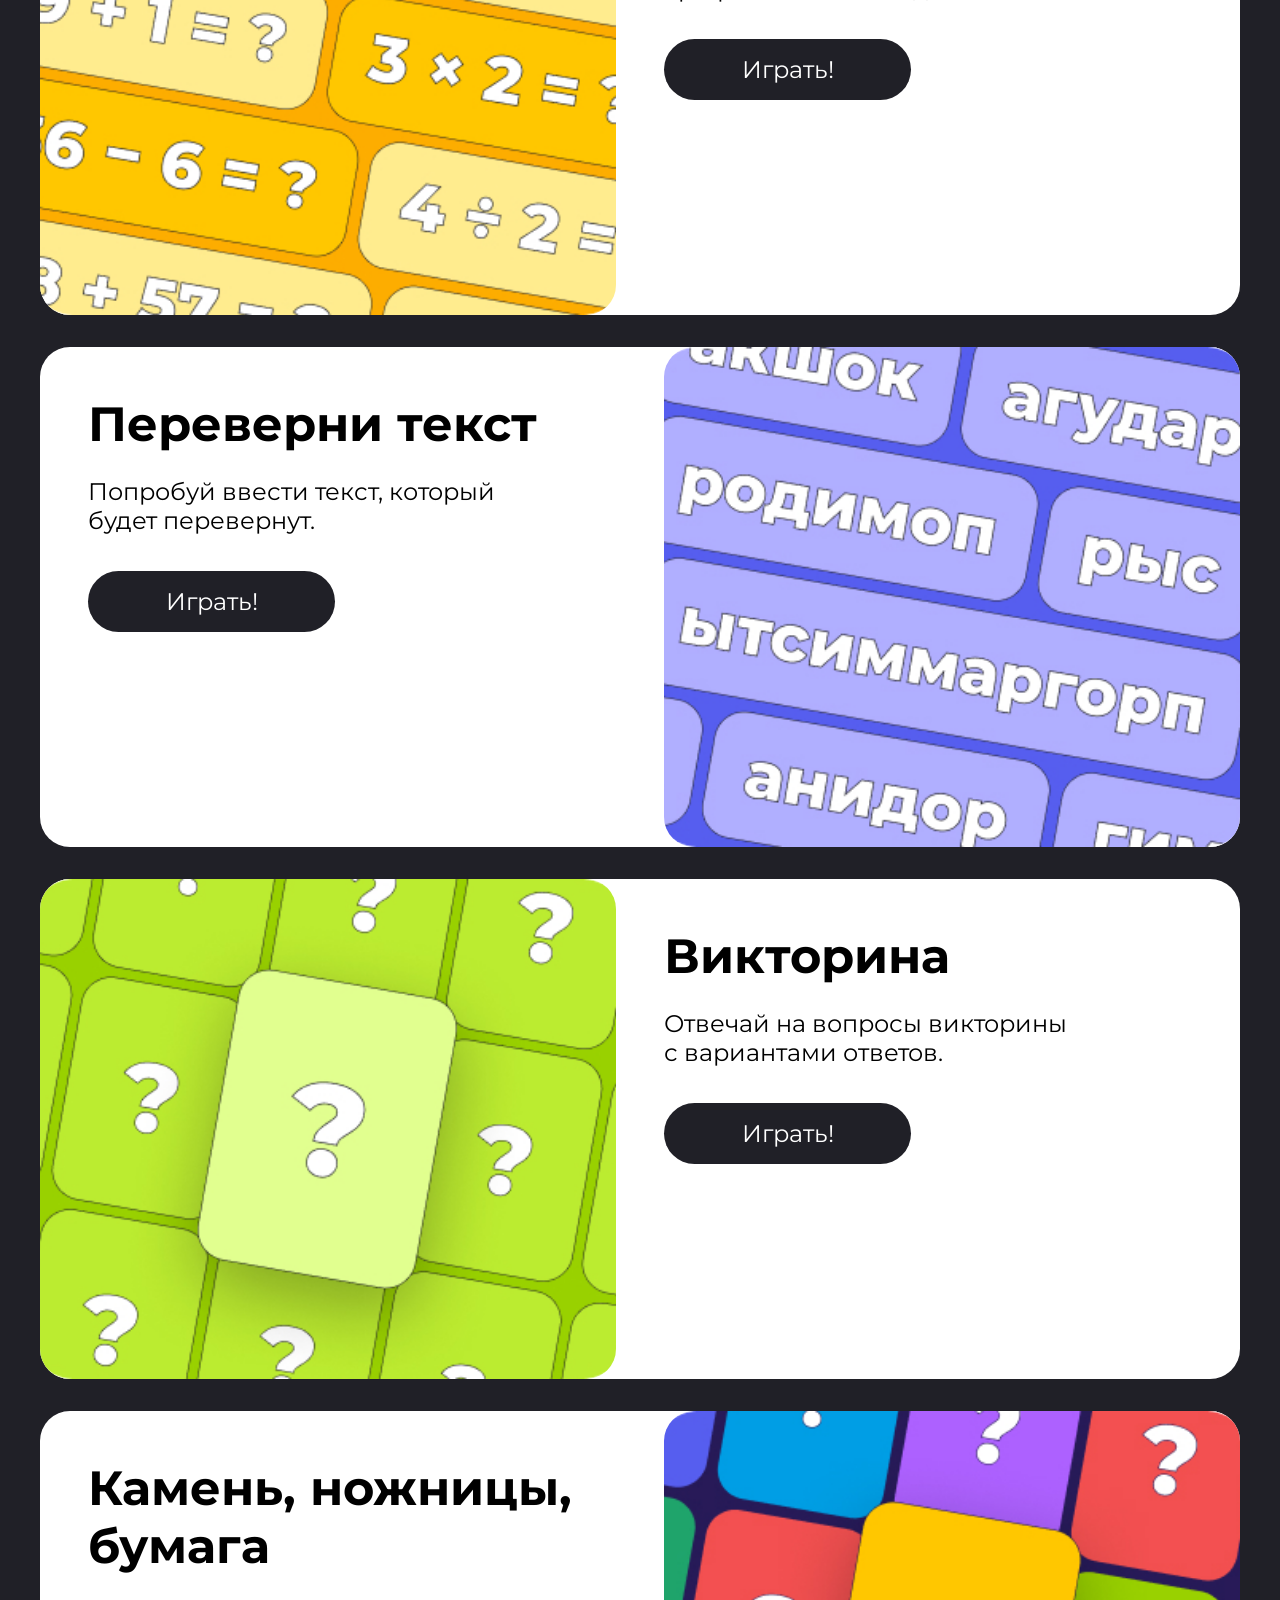
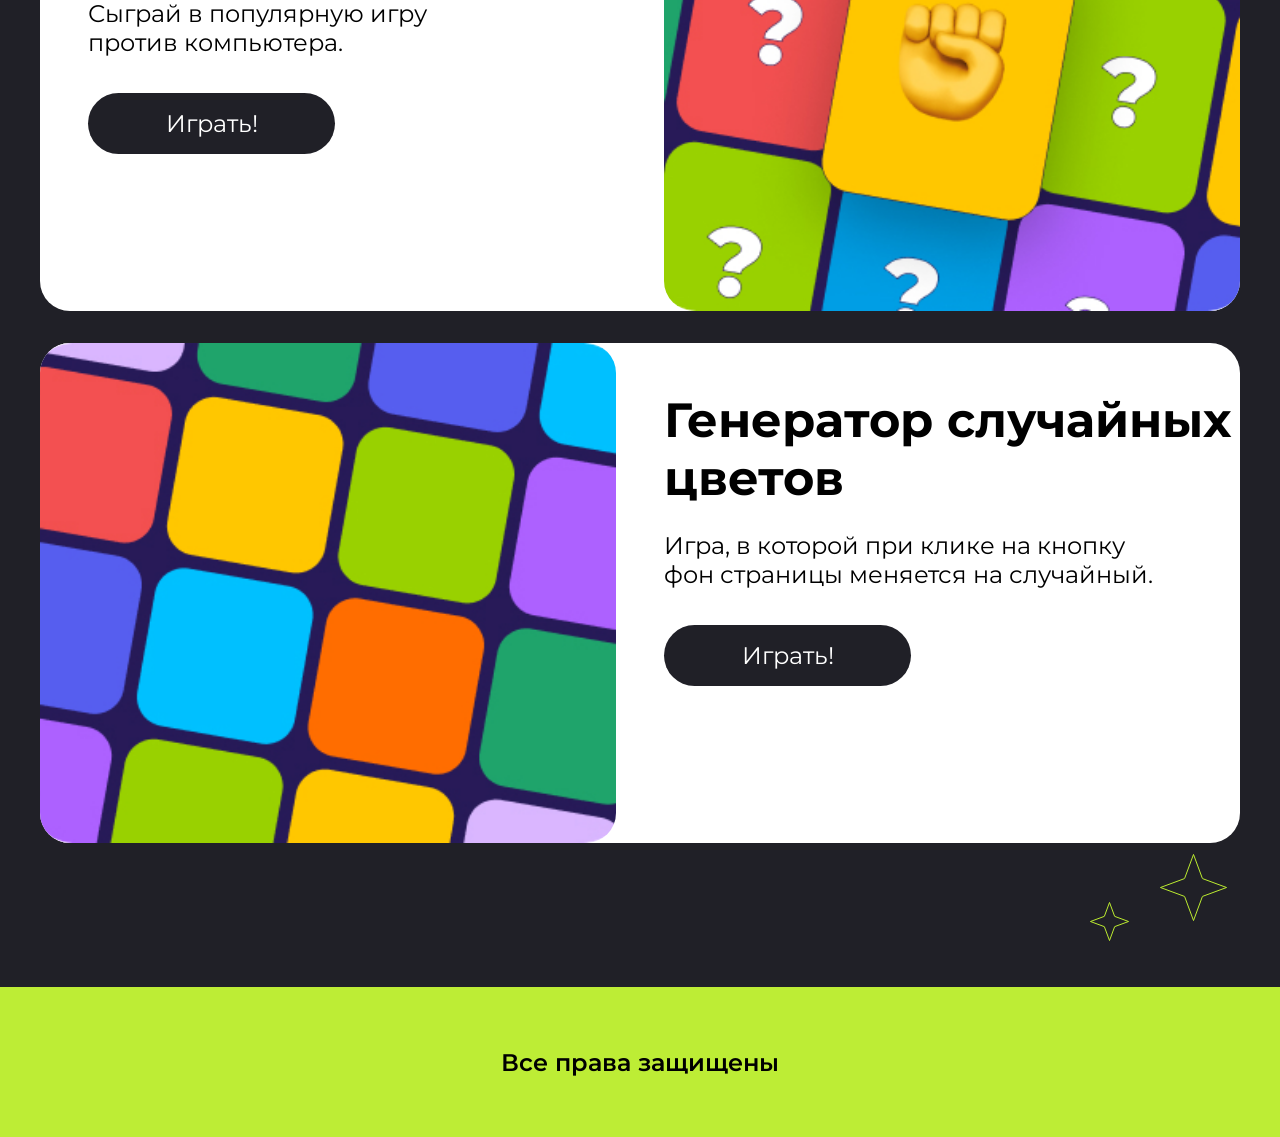
==== commit 2c6e07c1: "Создание мобильной верссии сайта" ====
--- a/index.html
+++ b/index.html
@@ -11,6 +11,10 @@
 </head>
 <body>
   <header class="header center">
+    <svg class="header-vector-mobile"width="160" height="155" viewBox="0 0 160 155" fill="none" xmlns="http://www.w3.org/2000/svg">
+<path d="M163.245 10.1084C166.091 10.8901 245.303 43.9262 245.303 43.9262L161.261 52.8255L214.355 120.072L139.504 74.1374L131.878 151.995L110.781 70.0034L40.4614 109.004L88.9017 51.7588L2.93664 47.8942L83.7388 23.992L23.6975 -44.2244L108.11 -5.0504L127.428 -80.6361L136.103 -4.88818L212.993 -57.1361L163.245 10.1084Z" fill="#BCEC30" stroke="#202027" stroke-miterlimit="10" stroke-linecap="round"/>
+</svg>
+
     <svg class="header-vector-big" width="413" height="528" viewBox="0 0 413 528" fill="none" xmlns="http://www.w3.org/2000/svg">
 <path d="M533.96 48.4061C543.388 51.031 805.793 161.965 805.793 161.965L527.388 191.848L703.271 417.66L455.314 263.412L430.049 524.856L360.161 249.531L127.215 380.493L287.683 188.266L2.90706 175.289L270.58 95.0267L71.6813 -134.041L351.313 -2.49639L415.308 -256.31L444.045 -1.9517L698.758 -177.398L533.96 48.4061Z" fill="#BCEC30" stroke="#202027" stroke-miterlimit="10" stroke-linecap="round"/>
 </svg>
@@ -40,38 +44,39 @@
 </svg>
 <div class="header-tipe">
     <h1 class="header-tipe-top">Добро пожаловать<br>на мой сайт мини-игр</h1>
-    <h2 class="header-tipe-mini">Тебе предстоит пройти несколько увлекательных игр.<br>Если готов,&nbsp;нажимай «Поехали!» и приступай.</h2>
+    <h2 class="header-tipe-mini">Тебе предстоит пройти несколько увлекательных игр.<br>Если готов,&nbsp;нажимай <strong>«Поехали!»</strong> и <strong>приступай</strong>.</h2>
+     <h2 class="header-tipe-mini2">Тебе предстоит пройти несколько увлекательных игр.&nbsp;Если готов,<br>нажимай <strong>«Поехали!»</strong> и <strong>приступай</strong>.</h2>
     <a href="#game-link" class="header-button">Поехали!</a>
     </div>
     <div class="header-animation">
         <div class="header-animation-text">
             <div class-="header-animation_track">
-<span class="track-span">Викторина</span> <svg width="36" height="36" viewBox="0 0 36 36" fill="none" xmlns="http://www.w3.org/2000/svg">
-<path d="M18 0L22.8616 13.1384L36 18L22.8616 22.8616L18 36L13.1384 22.8616L0 18L13.1384 13.1384L18 0Z" fill="#202027"/>
-</svg> <span class="track-span">угадай число</span> <svg width="36" height="36" viewBox="0 0 36 36" fill="none" xmlns="http://www.w3.org/2000/svg">
-<path d="M18 0L22.8616 13.1384L36 18L22.8616 22.8616L18 36L13.1384 22.8616L0 18L13.1384 13.1384L18 0Z" fill="#202027"/>
-</svg> <span class="track-span">Переверни текст</span> <svg width="36" height="36" viewBox="0 0 36 36" fill="none" xmlns="http://www.w3.org/2000/svg">
-<path d="M18 0L22.8616 13.1384L36 18L22.8616 22.8616L18 36L13.1384 22.8616L0 18L13.1384 13.1384L18 0Z" fill="#202027"/>
-</svg> <span class="track-span">Простая арифметика</span> <svg width="36" height="36" viewBox="0 0 36 36" fill="none" xmlns="http://www.w3.org/2000/svg">
-<path d="M18 0L22.8616 13.1384L36 18L22.8616 22.8616L18 36L13.1384 22.8616L0 18L13.1384 13.1384L18 0Z" fill="#202027"/>
-</svg> <span class="track-span">Камень, ножницы, бумага</span> <svg width="36" height="36" viewBox="0 0 36 36" fill="none" xmlns="http://www.w3.org/2000/svg">
-<path d="M18 0L22.8616 13.1384L36 18L22.8616 22.8616L18 36L13.1384 22.8616L0 18L13.1384 13.1384L18 0Z" fill="#202027"/>
-</svg> <span class="track-span">Генератор случайных цветов</span> <svg width="36" height="36" viewBox="0 0 36 36" fill="none" xmlns="http://www.w3.org/2000/svg">
+<span class="track-span">Викторина</span> <svg class="svg-span" width="36" height="36" viewBox="0 0 36 36" fill="none" xmlns="http://www.w3.org/2000/svg">
+<path d="M18 0L22.8616 13.1384L36 18L22.8616 22.8616L18 36L13.1384 22.8616L0 18L13.1384 13.1384L18 0Z" fill="#202027"/>
+</svg> <span class="track-span">угадай число</span> <svg class="svg-span" width="36" height="36" viewBox="0 0 36 36" fill="none" xmlns="http://www.w3.org/2000/svg">
+<path d="M18 0L22.8616 13.1384L36 18L22.8616 22.8616L18 36L13.1384 22.8616L0 18L13.1384 13.1384L18 0Z" fill="#202027"/>
+</svg> <span class="track-span">Переверни текст</span> <svg class="svg-span" width="36" height="36" viewBox="0 0 36 36" fill="none" xmlns="http://www.w3.org/2000/svg">
+<path d="M18 0L22.8616 13.1384L36 18L22.8616 22.8616L18 36L13.1384 22.8616L0 18L13.1384 13.1384L18 0Z" fill="#202027"/>
+</svg> <span class="track-span">Простая арифметика</span> <svg class="svg-span" width="36" height="36" viewBox="0 0 36 36" fill="none" xmlns="http://www.w3.org/2000/svg">
+<path d="M18 0L22.8616 13.1384L36 18L22.8616 22.8616L18 36L13.1384 22.8616L0 18L13.1384 13.1384L18 0Z" fill="#202027"/>
+</svg> <span class="track-span">Камень, ножницы, бумага</span> <svg class="svg-span" width="36" height="36" viewBox="0 0 36 36" fill="none" xmlns="http://www.w3.org/2000/svg">
+<path d="M18 0L22.8616 13.1384L36 18L22.8616 22.8616L18 36L13.1384 22.8616L0 18L13.1384 13.1384L18 0Z" fill="#202027"/>
+</svg> <span class="track-span">Генератор случайных цветов</span> <svg class="svg-span" width="36" height="36" viewBox="0 0 36 36" fill="none" xmlns="http://www.w3.org/2000/svg">
 <path d="M18 0L22.8616 13.1384L36 18L22.8616 22.8616L18 36L13.1384 22.8616L0 18L13.1384 13.1384L18 0Z" fill="#202027"/>
 </svg>
 </div>
  <div class-="header-animation_track" aria-hidden="true">
-<span class="track-span">Викторина</span> <svg width="36" height="36" viewBox="0 0 36 36" fill="none" xmlns="http://www.w3.org/2000/svg">
-<path d="M18 0L22.8616 13.1384L36 18L22.8616 22.8616L18 36L13.1384 22.8616L0 18L13.1384 13.1384L18 0Z" fill="#202027"/>
-</svg> <span class="track-span">угадай число</span> <svg width="36" height="36" viewBox="0 0 36 36" fill="none" xmlns="http://www.w3.org/2000/svg">
-<path d="M18 0L22.8616 13.1384L36 18L22.8616 22.8616L18 36L13.1384 22.8616L0 18L13.1384 13.1384L18 0Z" fill="#202027"/>
-</svg> <span class="track-span">Переверни текст</span> <svg width="36" height="36" viewBox="0 0 36 36" fill="none" xmlns="http://www.w3.org/2000/svg">
-<path d="M18 0L22.8616 13.1384L36 18L22.8616 22.8616L18 36L13.1384 22.8616L0 18L13.1384 13.1384L18 0Z" fill="#202027"/>
-</svg> <span clas="track-span">Простая арифметика</span> <svg width="36" height="36" viewBox="0 0 36 36" fill="none" xmlns="http://www.w3.org/2000/svg">
-<path d="M18 0L22.8616 13.1384L36 18L22.8616 22.8616L18 36L13.1384 22.8616L0 18L13.1384 13.1384L18 0Z" fill="#202027"/>
-</svg> <span class="track-span">Камень, ножницы, бумага</span> <svg width="36" height="36" viewBox="0 0 36 36" fill="none" xmlns="http://www.w3.org/2000/svg">
-<path d="M18 0L22.8616 13.1384L36 18L22.8616 22.8616L18 36L13.1384 22.8616L0 18L13.1384 13.1384L18 0Z" fill="#202027"/>
-</svg> <span class="track-span">Генератор случайных цветов</span> <svg width="36" height="36" viewBox="0 0 36 36" fill="none" xmlns="http://www.w3.org/2000/svg">
+<span class="track-span">Викторина</span> <svg class="svg-span" width="36" height="36" viewBox="0 0 36 36" fill="none" xmlns="http://www.w3.org/2000/svg">
+<path d="M18 0L22.8616 13.1384L36 18L22.8616 22.8616L18 36L13.1384 22.8616L0 18L13.1384 13.1384L18 0Z" fill="#202027"/>
+</svg> <span class="track-span">угадай число</span> <svg class="svg-span" width="36" height="36" viewBox="0 0 36 36" fill="none" xmlns="http://www.w3.org/2000/svg">
+<path d="M18 0L22.8616 13.1384L36 18L22.8616 22.8616L18 36L13.1384 22.8616L0 18L13.1384 13.1384L18 0Z" fill="#202027"/>
+</svg> <span class="track-span">Переверни текст</span> <svg class="svg-span" width="36" height="36" viewBox="0 0 36 36" fill="none" xmlns="http://www.w3.org/2000/svg">
+<path d="M18 0L22.8616 13.1384L36 18L22.8616 22.8616L18 36L13.1384 22.8616L0 18L13.1384 13.1384L18 0Z" fill="#202027"/>
+</svg> <span class="track-span">Простая арифметика</span> <svg class="svg-span" width="36" height="36" viewBox="0 0 36 36" fill="none" xmlns="http://www.w3.org/2000/svg">
+<path d="M18 0L22.8616 13.1384L36 18L22.8616 22.8616L18 36L13.1384 22.8616L0 18L13.1384 13.1384L18 0Z" fill="#202027"/>
+</svg> <span class="track-span">Камень, ножницы, бумага</span> <svg class="svg-span" width="36" height="36" viewBox="0 0 36 36" fill="none" xmlns="http://www.w3.org/2000/svg">
+<path d="M18 0L22.8616 13.1384L36 18L22.8616 22.8616L18 36L13.1384 22.8616L0 18L13.1384 13.1384L18 0Z" fill="#202027"/>
+</svg> <span class="track-span">Генератор случайных цветов</span> <svg class="svg-span" width="36" height="36" viewBox="0 0 36 36" fill="none" xmlns="http://www.w3.org/2000/svg">
 <path d="M18 0L22.8616 13.1384L36 18L22.8616 22.8616L18 36L13.1384 22.8616L0 18L13.1384 13.1384L18 0Z" fill="#202027"/>
 </svg>
 </div>
@@ -127,7 +132,7 @@
 </a>
     </div>
 </section>
-<section class="mini-game center">
+<section class="mini-game center" id="game-link">
 <svg class="mini-game-vector1" width="69" height="69" viewBox="0 0 69 69" fill="none" xmlns="http://www.w3.org/2000/svg">
 <path d="M43.9327 26.0287L43.991 26.251L44.1982 26.3512L67.1165 37.4068L42.5217 43.9326L42.2993 43.9909L42.2001 44.1982L31.1435 67.1164L24.6187 42.5216L24.5595 42.2992L24.3522 42.2L1.434 31.1434L26.0287 24.6186L26.2512 24.5593L26.3514 24.3521L37.407 1.43385L43.9327 26.0287Z" stroke="#BCEC30"/>
 </svg>
@@ -177,7 +182,7 @@
     </div>
     <div class="mini-game-five "id="game-four_link">
         <div class="mini-game-five-text">
-               <h1 class="mini-game__name">Камень, ножницы, бумага</h1>
+               <h1 class="mini-game__name">Камень, ножницы, <br>бумага</h1>
                <h2 class="mini-game__description">Сыграй в популярную игру<br>против компьютера.</h2>
             <button class="mini-game__button">Играть!</button>
         </div>
--- a/style.css
+++ b/style.css
@@ -35,6 +35,10 @@
 }
 
 /*фоновые векторы*/
+.header-vector-mobile {
+  display: none;
+}
+
 .header-vector-big {
   position: absolute;
   top: 0;
@@ -101,6 +105,10 @@
   font-weight: 400;
   font-size: 24px;
   line-height: 32px;
+}
+
+.header-tipe-mini2 {
+  display: none;
 }
 
 .header-button {
@@ -148,6 +156,11 @@
   font-weight: 700;
   padding-right: 50px;
   padding-left: 50px;
+  vertical-align: middle;
+}
+
+.svg-span {
+  vertical-align: middle;
 }
 
 .header-animation_track {
@@ -684,4 +697,173 @@
   color: black;
   background-color: white;
   border: 2px solid black;
+}
+
+@media (max-width: 768px) {
+  .center {
+    padding-left: 16px;
+    padding-right: 16px;
+  }
+  .header {
+    display: flex;
+    flex-direction: column;
+    align-items: center;
+  }
+  .header-vector-mobile {
+    display: block;
+    top: 0;
+    right: 0;
+    position: absolute;
+  }
+  .header-vector-topmini {
+    transform: scale(0.5);
+    position: absolute;
+    top: 64px;
+    left: 91px;
+  }
+  .header-vector-topcolor {
+    transform: scale(0.5);
+    position: absolute;
+    top: 97px;
+    left: 37px;
+  }
+  .header-vector-mini1 {
+    display: none;
+  }
+  .header-vector-mini2 {
+    display: none;
+  }
+  .header-vector-mini3 {
+    display: none;
+  }
+  .header-vector-big2 {
+    display: none;
+  }
+  .header-vector-big {
+    display: none;
+  }
+  .header-vector-ministar {
+    position: absolute;
+    top: 560px;
+    right: 34px;
+    transform: scale(0.5);
+  }
+  .header-vector-colorstar {
+    position: absolute;
+    top: 537px;
+    right: 87px;
+    transform: scale(0.5);
+  }
+  .header-tipe {
+    width: 343px;
+    padding-top: 147px;
+    display: flex;
+    flex-direction: column;
+    gap: 24px;
+  }
+  .header-tipe-top {
+    font-weight: 700;
+    font-size: 40px;
+    line-height: 100%;
+    text-align: center;
+  }
+  .header-tipe-mini {
+    display: none;
+  }
+  .header-tipe-mini2 {
+    display: block;
+    font-weight: 400;
+    font-size: 16px;
+    line-height: 100%;
+    text-align: center;
+  }
+  .header-button {
+    margin-top: 12px;
+    width: 285px;
+    display: flex;
+    flex-direction: column;
+    align-items: center;
+    border-radius: 60px;
+    border: none;
+    padding: 16px 28px 16px 28px;
+    font-size: 16px;
+    background-color: #202027;
+    color: white;
+    cursor: pointer;
+  }
+  .header-animation {
+    height: 20px;
+  }
+  .track-span {
+    font-size: 16px;
+    font-weight: 700;
+    padding-right: 27px;
+    padding-left: 27px;
+    vertical-align: middle;
+  }
+  .svg-span {
+    transform: scale(0.5);
+    vertical-align: middle;
+  }
+  .game {
+    display: none;
+  }
+  .mini-game-top {
+    font-size: 40px;
+  }
+  .mini-game-one, .mini-game-three, .mini-game-five {
+    display: flex;
+    flex-direction: column-reverse;
+  }
+  .mini-game-two, .mini-game-four, .mini-game-six {
+    display: flex;
+    flex-direction: column;
+  }
+  .mini-game-six {
+    margin-bottom: 10px;
+  }
+  .mini-game-one {
+    margin-top: 0;
+  }
+  .mini-game-one-picture, .mini-game-two-picture, .mini-game-three-picture, .mini-game-four-picture,
+  .mini-game-five-picture, .mini-game-six-picture {
+    width: 100%;
+    height: 100%;
+  }
+  .mini-game__name {
+    font-size: 32px;
+  }
+  .mini-game__description {
+    font-size: 16px;
+    max-width: 90%;
+  }
+  .mini-game-one-text, .mini-game-two-text, .mini-game-three-text, .mini-game-four-text,
+  .mini-game-five-text, .mini-game-six-text {
+    padding-left: 30px;
+    padding-right: 30px;
+    width: 100%;
+  }
+  .mini-game__button {
+    margin-top: 36px;
+    margin-bottom: 32px;
+    width: 80%;
+    font-size: 16px;
+  }
+  .mini-game-vector1, .mini-game-vector2, .mini-game-vector3, .mini-game-vector4,
+  .mini-game-vector5 {
+    display: none;
+  }
+  .game-footer-tipe {
+    font-size: 16px;
+  }
+  .game-footer {
+    height: 100px;
+  }
+}
+@media (max-width: 768px) and (hover: none) {
+  .mini-game__button, .header-button {
+    color: white;
+    border: none;
+    background-color: #202027;
+  }
 }/*# sourceMappingURL=style.css.map */
